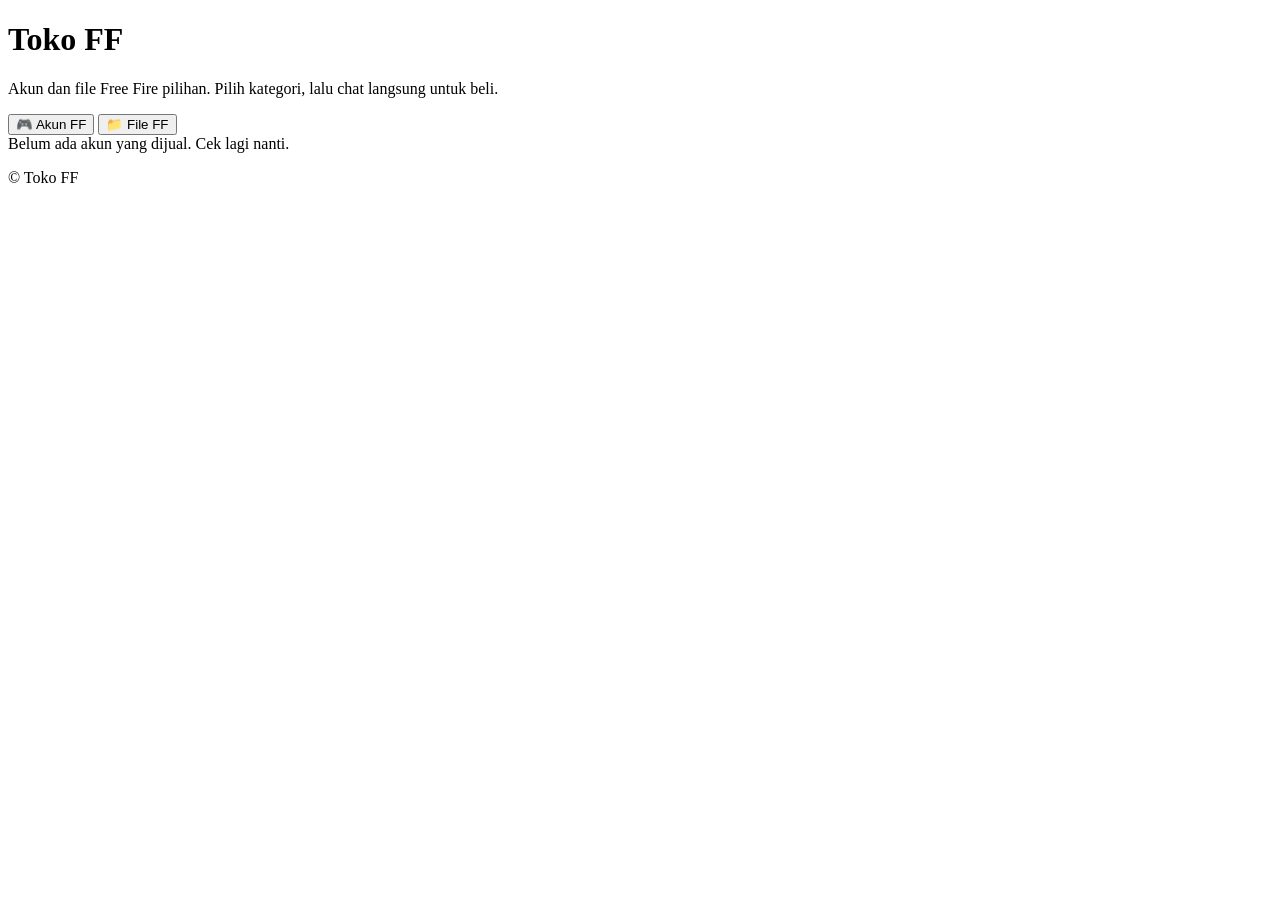
==== index.html @ 01a2f843 "Create index.html" ====
<!DOCTYPE html>
<html lang="id">
<head>
<meta charset="utf-8">
<meta name="viewport" content="width=device-width, initial-scale=1">
<title>Toko FF – Akun & File Free Fire</title>
<link rel="preconnect" href="https://fonts.googleapis.com"><link rel="preconnect" href="https://fonts.gstatic.com" crossorigin>
<link href="https://fonts.googleapis.com/css2?family=Playfair+Display:wght@700;800&family=Plus+Jakarta+Sans:wght@400;600&display=swap" rel="stylesheet">
<link rel="stylesheet" href="style.css">
</head>
<body>
<div class="wrap">
  <header class="hero">
    <h1 class="logo">Toko FF</h1>
    <p class="tag">Akun dan file Free Fire pilihan. Pilih kategori, lalu chat langsung untuk beli.</p>
  </header>
  <div class="tabs">
    <button id="t-akun" class="on">🎮 Akun FF</button>
    <button id="t-file">📁 File FF</button>
  </div>
  <main id="list"></main>
  <p class="foot">© Toko FF</p>
</div>
<script src="data.js"></script>
<script>
let D=window.TOKO_DATA||{wa:'',akun:[],file:[],updated:0};
try{const l=JSON.parse(localStorage.getItem('toko_ff_data'));if(l&&l.updated>(D.updated||0))D=l}catch(e){}
let tab='akun';const $=i=>document.getElementById(i);
const rp=n=>'Rp '+Number(n||0).toLocaleString('id-ID');
function el(t,c,x){const e=document.createElement(t);if(c)e.className=c;if(x!=null)e.textContent=x;return e}
function wa(m){return 'https://wa.me/'+String(D.wa||'').replace(/\D/g,'')+'?text='+encodeURIComponent(m)}
function url(u){return /^https?:\/\//i.test(u)?u:'https://'+u}
function buy(m){const a=el('a','btn','Beli via WhatsApp');a.href=wa(m);a.target='_blank';a.rel='noopener';return a}
function akun(a){
  const c=el('article','card'),m=el('img','main');m.alt=a.nama;m.src=(a.fotos&&a.fotos[0])||'';c.append(m);
  if(a.fotos&&a.fotos.length>1){const t=el('div','th');a.fotos.forEach((f,i)=>{const x=el('img',i?'':'on');x.src=f;x.alt='';x.onclick=()=>{m.src=f;[...t.children].forEach(y=>y.classList.remove('on'));x.classList.add('on')};t.append(x)});c.append(t)}
  const b=el('div','cb');b.append(el('h3',0,a.nama));
  const sp=(a.spek||'').split('\n').filter(s=>s.trim());
  if(sp.length){const u=el('ul','spec');sp.forEach(s=>u.append(el('li',0,s)));b.append(u)}
  if(a.desk)b.append(el('p','desc',a.desk));
  b.append(el('div','price',rp(a.harga)),buy('Halo, saya mau beli akun FF: '+a.nama+' ('+rp(a.harga)+')'));
  c.append(b);return c}
function file(f){
  const c=el('article','card'),b=el('div','cb');b.append(el('h3',0,'📁 '+f.nama));
  if(f.desk)b.append(el('p','desc',f.desk));
  if(f.video){const v=el('a','btn ghost','▶ Tonton video preview');v.href=url(f.video);v.target='_blank';v.rel='noopener';b.append(v)}
  b.append(el('div','price',rp(f.harga)),buy('Halo, saya mau beli file FF: '+f.nama+' ('+rp(f.harga)+')'));
  c.append(b);return c}
function render(){
  $('t-akun').classList.toggle('on',tab==='akun');$('t-file').classList.toggle('on',tab==='file');
  const L=$('list');L.textContent='';
  if(!D[tab].length){L.append(el('div','empty','Belum ada '+(tab==='akun'?'akun':'file')+' yang dijual. Cek lagi nanti.'));return}
  const g=el('div','grid');D[tab].forEach(i=>g.append(tab==='akun'?akun(i):file(i)));L.append(g)}
$('t-akun').onclick=()=>{tab='akun';render()};$('t-file').onclick=()=>{tab='file';render()};
render();
</script>
</body>
</html>
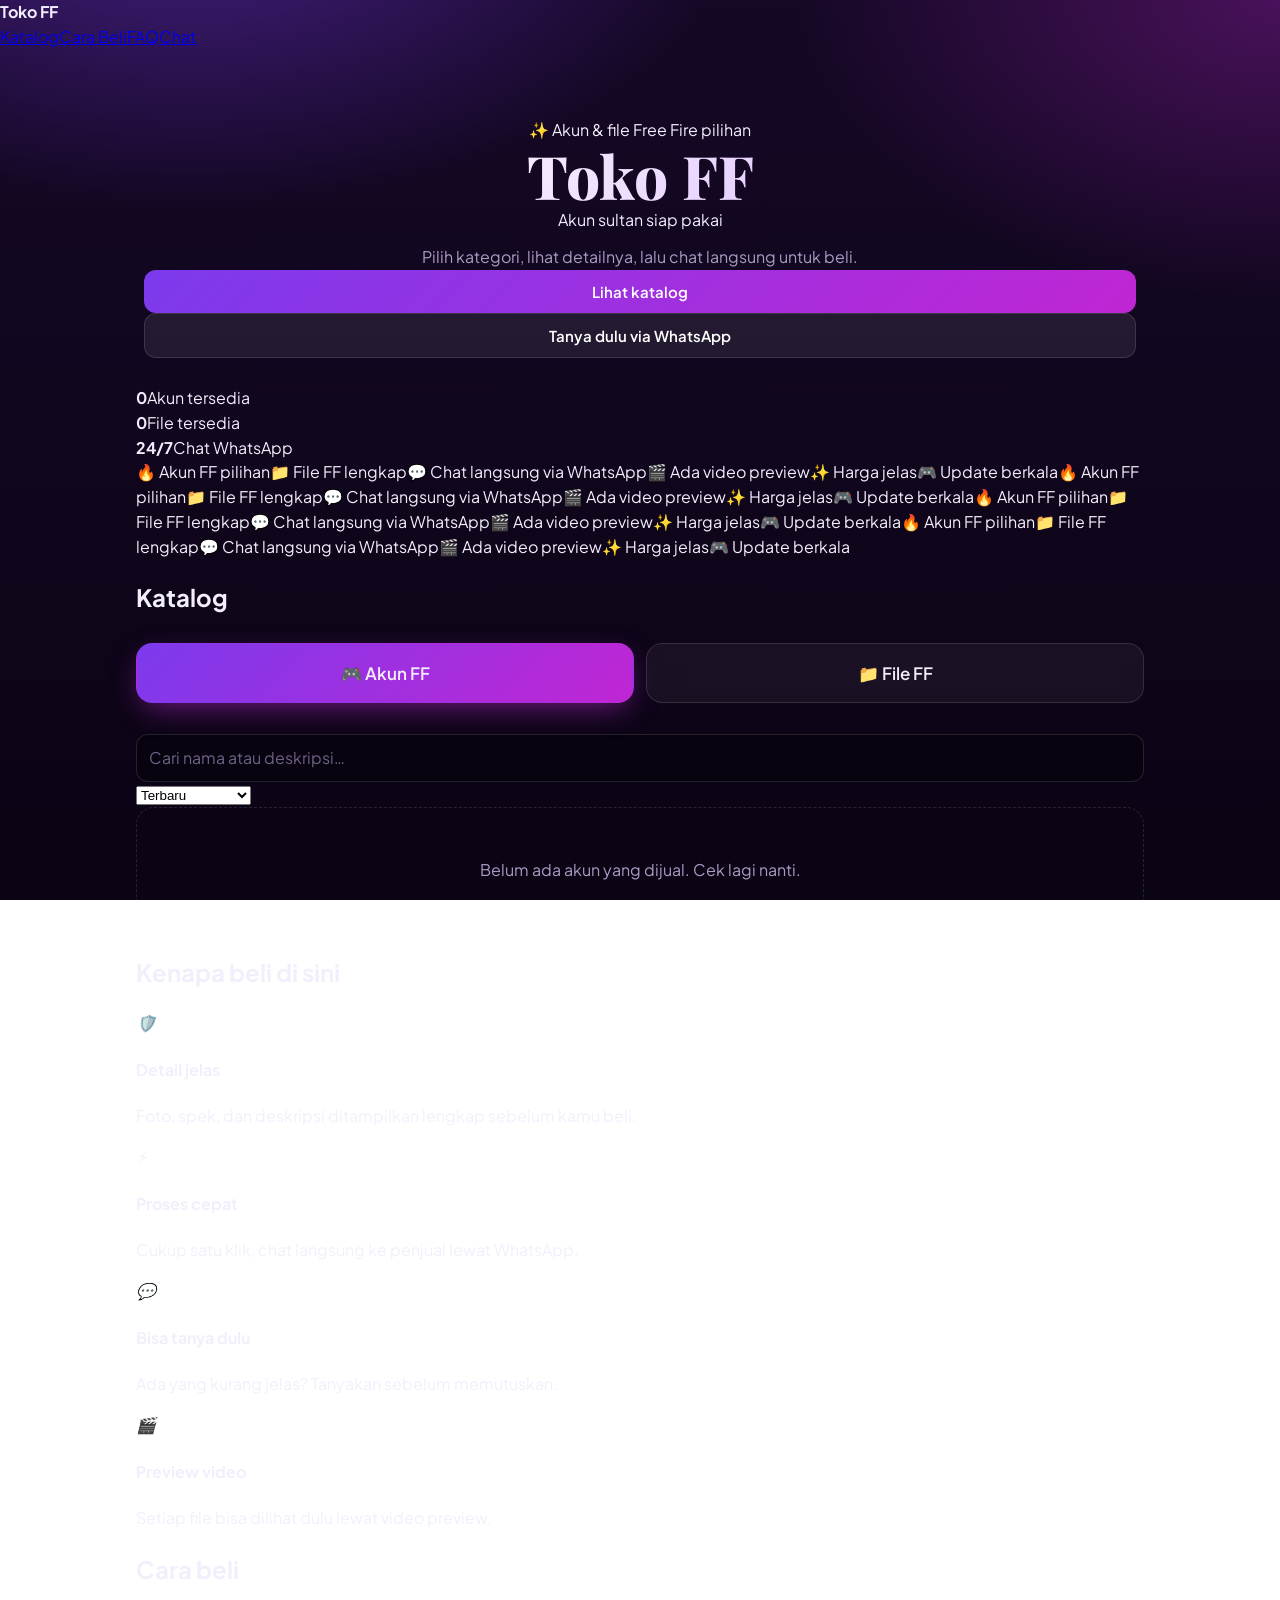
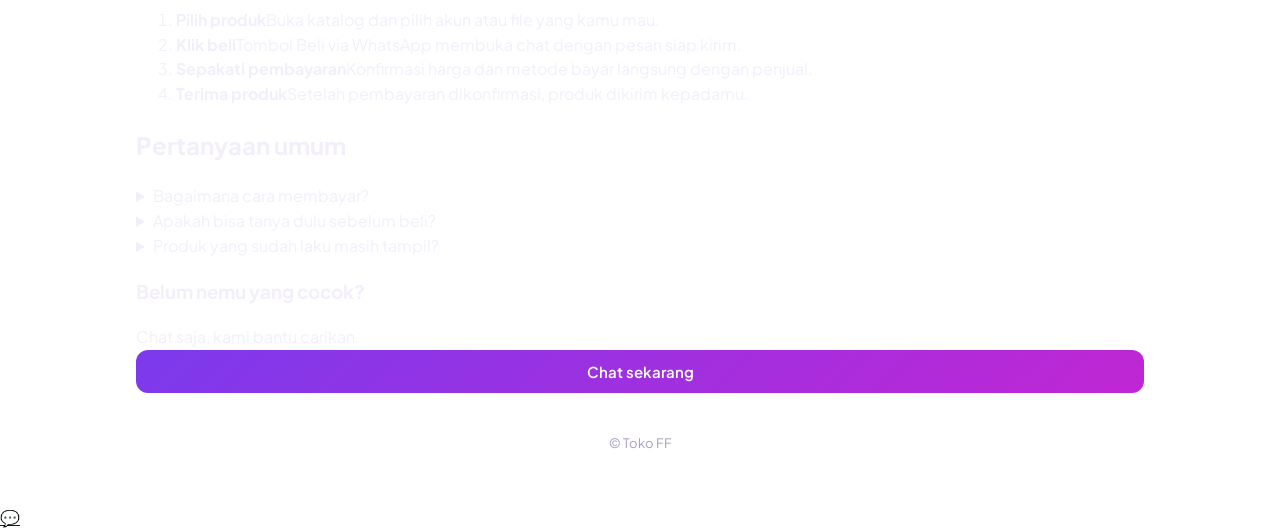
==== commit 497796af: "Update index.html" ====
--- a/index.html
+++ b/index.html
@@ -9,18 +9,61 @@
 <link rel="stylesheet" href="style.css">
 </head>
 <body>
+<div class="orbs"><i></i><i></i><i></i></div>
+<header class="nav"><b>Toko FF</b>
+  <nav><a href="#katalog">Katalog</a><a href="#cara">Cara Beli</a><a href="#faq">FAQ</a><a class="cta" id="navWa" href="#" target="_blank" rel="noopener">Chat</a></nav>
+</header>
 <div class="wrap">
-  <header class="hero">
+  <section class="hero">
+    <span class="badge">✨ Akun &amp; file Free Fire pilihan</span>
     <h1 class="logo">Toko FF</h1>
-    <p class="tag">Akun dan file Free Fire pilihan. Pilih kategori, lalu chat langsung untuk beli.</p>
-  </header>
+    <span class="swap" id="swap"></span>
+    <p class="tag">Pilih kategori, lihat detailnya, lalu chat langsung untuk beli.</p>
+    <div class="heroBtns"><a class="btn" href="#katalog">Lihat katalog</a><a class="btn ghost" id="heroWa" href="#" target="_blank" rel="noopener">Tanya dulu via WhatsApp</a></div>
+  </section>
+  <div class="stats">
+    <div class="stat"><b id="sA">0</b><span>Akun tersedia</span></div>
+    <div class="stat"><b id="sF">0</b><span>File tersedia</span></div>
+    <div class="stat"><b>24/7</b><span>Chat WhatsApp</span></div>
+  </div>
+  <div class="marq"><div id="mq"></div></div>
+
+  <h2 class="sec" id="katalog">Katalog</h2>
   <div class="tabs">
     <button id="t-akun" class="on">🎮 Akun FF</button>
     <button id="t-file">📁 File FF</button>
   </div>
+  <div class="tools">
+    <input id="q" type="search" placeholder="Cari nama atau deskripsi…" aria-label="Cari produk">
+    <select id="sort" aria-label="Urutkan"><option value="new">Terbaru</option><option value="low">Harga terendah</option><option value="high">Harga tertinggi</option></select>
+  </div>
   <main id="list"></main>
+
+  <h2 class="sec">Kenapa beli di sini</h2>
+  <div class="feat">
+    <div><em>🛡️</em><h4>Detail jelas</h4><p>Foto, spek, dan deskripsi ditampilkan lengkap sebelum kamu beli.</p></div>
+    <div><em>⚡</em><h4>Proses cepat</h4><p>Cukup satu klik, chat langsung ke penjual lewat WhatsApp.</p></div>
+    <div><em>💬</em><h4>Bisa tanya dulu</h4><p>Ada yang kurang jelas? Tanyakan sebelum memutuskan.</p></div>
+    <div><em>🎬</em><h4>Preview video</h4><p>Setiap file bisa dilihat dulu lewat video preview.</p></div>
+  </div>
+
+  <h2 class="sec" id="cara">Cara beli</h2>
+  <ol class="steps">
+    <li><b>Pilih produk</b>Buka katalog dan pilih akun atau file yang kamu mau.</li>
+    <li><b>Klik beli</b>Tombol Beli via WhatsApp membuka chat dengan pesan siap kirim.</li>
+    <li><b>Sepakati pembayaran</b>Konfirmasi harga dan metode bayar langsung dengan penjual.</li>
+    <li><b>Terima produk</b>Setelah pembayaran dikonfirmasi, produk dikirim kepadamu.</li>
+  </ol>
+
+  <h2 class="sec" id="faq">Pertanyaan umum</h2>
+  <details><summary>Bagaimana cara membayar?</summary><p>Pembayaran dibicarakan langsung lewat WhatsApp setelah kamu memilih produk.</p></details>
+  <details><summary>Apakah bisa tanya dulu sebelum beli?</summary><p>Bisa. Klik tombol chat kapan saja dan tanyakan detail produknya.</p></details>
+  <details><summary>Produk yang sudah laku masih tampil?</summary><p>Produk yang sudah terjual akan dihapus dari katalog. Cek lagi secara berkala untuk stok baru.</p></details>
+
+  <div class="cta-box"><h3>Belum nemu yang cocok?</h3><div>Chat saja, kami bantu carikan.</div><a class="btn" id="ctaWa" href="#" target="_blank" rel="noopener">Chat sekarang</a></div>
   <p class="foot">© Toko FF</p>
 </div>
+<a class="fab" id="fab" href="#" target="_blank" rel="noopener" aria-label="Chat WhatsApp">💬</a>
 <script src="data.js"></script>
 <script>
 let D=window.TOKO_DATA||{wa:'',akun:[],file:[],updated:0};
@@ -28,11 +71,12 @@
 let tab='akun';const $=i=>document.getElementById(i);
 const rp=n=>'Rp '+Number(n||0).toLocaleString('id-ID');
 function el(t,c,x){const e=document.createElement(t);if(c)e.className=c;if(x!=null)e.textContent=x;return e}
-function wa(m){return 'https://wa.me/'+String(D.wa||'').replace(/\D/g,'')+'?text='+encodeURIComponent(m)}
+function wa(m){return 'https://wa.me/'+String(D.wa||'').replace(/\D/g,'')+(m?'?text='+encodeURIComponent(m):'')}
 function url(u){return /^https?:\/\//i.test(u)?u:'https://'+u}
 function buy(m){const a=el('a','btn','Beli via WhatsApp');a.href=wa(m);a.target='_blank';a.rel='noopener';return a}
-function akun(a){
-  const c=el('article','card'),m=el('img','main');m.alt=a.nama;m.src=(a.fotos&&a.fotos[0])||'';c.append(m);
+function akun(a,isNew){
+  const c=el('article','card');if(isNew)c.append(el('span','ribbon','Terbaru'));
+  const m=el('img','main');m.alt=a.nama;m.src=(a.fotos&&a.fotos[0])||'';c.append(m);
   if(a.fotos&&a.fotos.length>1){const t=el('div','th');a.fotos.forEach((f,i)=>{const x=el('img',i?'':'on');x.src=f;x.alt='';x.onclick=()=>{m.src=f;[...t.children].forEach(y=>y.classList.remove('on'));x.classList.add('on')};t.append(x)});c.append(t)}
   const b=el('div','cb');b.append(el('h3',0,a.nama));
   const sp=(a.spek||'').split('\n').filter(s=>s.trim());
@@ -40,18 +84,30 @@
   if(a.desk)b.append(el('p','desc',a.desk));
   b.append(el('div','price',rp(a.harga)),buy('Halo, saya mau beli akun FF: '+a.nama+' ('+rp(a.harga)+')'));
   c.append(b);return c}
-function file(f){
-  const c=el('article','card'),b=el('div','cb');b.append(el('h3',0,'📁 '+f.nama));
+function file(f,isNew){
+  const c=el('article','card');if(isNew)c.append(el('span','ribbon','Terbaru'));
+  const b=el('div','cb');b.style.paddingTop='44px';b.append(el('h3',0,'📁 '+f.nama));
   if(f.desk)b.append(el('p','desc',f.desk));
   if(f.video){const v=el('a','btn ghost','▶ Tonton video preview');v.href=url(f.video);v.target='_blank';v.rel='noopener';b.append(v)}
   b.append(el('div','price',rp(f.harga)),buy('Halo, saya mau beli file FF: '+f.nama+' ('+rp(f.harga)+')'));
   c.append(b);return c}
 function render(){
   $('t-akun').classList.toggle('on',tab==='akun');$('t-file').classList.toggle('on',tab==='file');
+  const q=$('q').value.toLowerCase().trim(),s=$('sort').value;
+  let items=D[tab].map((x,i)=>({x,isNew:i<2&&s==='new'&&!q})).filter(o=>(o.x.nama+' '+(o.x.desk||'')+' '+(o.x.spek||'')).toLowerCase().includes(q));
+  if(s==='low')items.sort((a,b)=>a.x.harga-b.x.harga);if(s==='high')items.sort((a,b)=>b.x.harga-a.x.harga);
   const L=$('list');L.textContent='';
-  if(!D[tab].length){L.append(el('div','empty','Belum ada '+(tab==='akun'?'akun':'file')+' yang dijual. Cek lagi nanti.'));return}
-  const g=el('div','grid');D[tab].forEach(i=>g.append(tab==='akun'?akun(i):file(i)));L.append(g)}
+  if(!items.length){L.append(el('div','empty',q?'Tidak ada hasil untuk "'+$('q').value+'".':'Belum ada '+(tab==='akun'?'akun':'file')+' yang dijual. Cek lagi nanti.'));return}
+  const g=el('div','grid');items.forEach(o=>g.append(tab==='akun'?akun(o.x,o.isNew):file(o.x,o.isNew)));L.append(g)}
 $('t-akun').onclick=()=>{tab='akun';render()};$('t-file').onclick=()=>{tab='file';render()};
+$('q').oninput=render;$('sort').onchange=render;
+['navWa','heroWa','ctaWa','fab'].forEach(i=>{$(i).href=wa('Halo, saya mau tanya produk di Toko FF')});
+$('sA').textContent=D.akun.length;$('sF').textContent=D.file.length;
+const mt=['🔥 Akun FF pilihan','📁 File FF lengkap','💬 Chat langsung via WhatsApp','🎬 Ada video preview','✨ Harga jelas','🎮 Update berkala'];
+const mq=$('mq');for(let k=0;k<2;k++)mt.concat(mt).forEach(t=>mq.append(el('span',0,t)));
+const ph=['Akun sultan siap pakai','File FF dengan video preview','Beli cepat lewat WhatsApp','Katalog diperbarui berkala'];let pi=0;const sw=$('swap');
+function tick(){sw.classList.add('out');setTimeout(()=>{sw.textContent=ph[pi++%ph.length];sw.classList.remove('out')},350)}
+tick();setInterval(tick,2800);
 render();
 </script>
 </body>
--- a/style.css
+++ b/style.css
@@ -0,0 +1,43 @@
+:root{--bg:#0b0414;--bg2:#150826;--card:rgba(255,255,255,.05);--bd:rgba(255,255,255,.12);--tx:#f3eefc;--mu:#a99cc4;--v1:#7c3aed;--v2:#c026d3;--v3:#4f46e5;--gold:#f6d98b;--ok:#22c55e;--rd:#ef4444;--grad:linear-gradient(135deg,#7c3aed,#c026d3);--hd:"Playfair Display",Georgia,serif;--bd-f:"Plus Jakarta Sans",system-ui,-apple-system,"Segoe UI",sans-serif}
+*{box-sizing:border-box}
+html{scroll-behavior:smooth}
+body{margin:0;min-height:100vh;color:var(--tx);font-family:var(--bd-f);line-height:1.55;background:radial-gradient(900px 500px at 15% -10%,rgba(124,58,237,.45),transparent 60%),radial-gradient(800px 500px at 100% 0,rgba(192,38,211,.3),transparent 60%),linear-gradient(180deg,var(--bg2),var(--bg));background-attachment:fixed}
+.wrap{max-width:1040px;margin:0 auto;padding:20px 16px 40px}
+.hero{text-align:center;padding:48px 8px 28px}
+.logo{font-family:var(--hd);font-size:clamp(34px,7vw,60px);font-weight:800;margin:0;line-height:1.1;background:linear-gradient(120deg,#fff 10%,#d8b4fe 45%,#f0abfc 70%,#f6d98b);background-size:200% auto;-webkit-background-clip:text;background-clip:text;color:transparent;animation:shine 7s linear infinite}
+@keyframes shine{to{background-position:200% center}}
+.tag{color:var(--mu);margin:12px auto 0;max-width:480px}
+.tabs{display:grid;grid-template-columns:1fr 1fr;gap:12px;margin:26px 0}
+.tabs button{font:600 17px var(--bd-f);color:var(--tx);padding:18px 10px;border-radius:16px;border:1px solid var(--bd);background:var(--card);backdrop-filter:blur(10px);cursor:pointer;transition:.2s}
+.tabs button:hover{border-color:#a78bfa}
+.tabs button.on{background:var(--grad);border-color:transparent;box-shadow:0 10px 30px -8px rgba(192,38,211,.6)}
+:focus-visible{outline:2px solid #e9d5ff;outline-offset:2px}
+.grid{display:grid;grid-template-columns:repeat(auto-fill,minmax(285px,1fr));gap:18px}
+.card{position:relative;border-radius:20px;background:linear-gradient(160deg,rgba(255,255,255,.08),rgba(255,255,255,.03));border:1px solid var(--bd);overflow:hidden;display:flex;flex-direction:column;backdrop-filter:blur(12px);box-shadow:0 20px 40px -20px rgba(0,0,0,.7)}
+.main{width:100%;aspect-ratio:16/10;object-fit:cover;display:block;background:#241238}
+.th{display:flex;gap:8px;padding:10px 14px 0;overflow-x:auto}
+.th img{width:50px;height:50px;border-radius:10px;object-fit:cover;cursor:pointer;opacity:.6;border:2px solid transparent}
+.th img.on{opacity:1;border-color:#c084fc}
+.cb{padding:14px 16px 16px;display:flex;flex-direction:column;gap:9px;flex:1}
+.cb h3{margin:0;font-family:var(--hd);font-size:20px}
+.spec{display:flex;flex-wrap:wrap;gap:6px;margin:0;padding:0;list-style:none}
+.spec li{font-size:12.5px;padding:4px 10px;border-radius:99px;background:rgba(168,85,247,.18);border:1px solid rgba(192,132,252,.35);color:#e9d5ff}
+.desc{margin:0;font-size:14px;color:var(--mu);white-space:pre-wrap}
+.price{margin-top:auto;padding-top:8px;font-family:var(--hd);font-weight:800;font-size:26px;color:var(--gold)}
+.btn{display:block;text-align:center;text-decoration:none;font:600 15px var(--bd-f);color:#fff;padding:12px;border-radius:12px;border:0;cursor:pointer;background:var(--grad);transition:.2s}
+.btn:hover{filter:brightness(1.15)}
+.btn.ghost{background:rgba(255,255,255,.08);border:1px solid var(--bd)}
+.btn.del{background:rgba(239,68,68,.15);border:1px solid rgba(239,68,68,.5);color:#fca5a5;padding:9px}
+.empty{text-align:center;color:var(--mu);padding:50px 10px;border:1px dashed var(--bd);border-radius:18px}
+.foot{text-align:center;color:var(--mu);font-size:13px;margin-top:40px}
+/* admin */
+.panel{border:1px solid var(--bd);border-radius:20px;padding:18px;background:var(--card);backdrop-filter:blur(12px);margin-bottom:24px}
+.panel h2{font-family:var(--hd);margin:0 0 12px;font-size:22px}
+label{display:block;font-size:13px;color:var(--mu);margin-top:10px}
+input,textarea{width:100%;font:inherit;color:var(--tx);padding:11px 12px;margin-top:5px;border-radius:12px;border:1px solid var(--bd);background:rgba(0,0,0,.35)}
+input::placeholder,textarea::placeholder{color:#6f6288}
+.pv{display:flex;gap:8px;flex-wrap:wrap;margin-top:8px}
+.pv img{width:60px;height:60px;border-radius:10px;object-fit:cover}
+.row{display:grid;grid-template-columns:1fr 1fr;gap:10px;margin-top:14px}
+.note{font-size:13px;color:var(--mu);background:rgba(246,217,139,.08);border:1px solid rgba(246,217,139,.25);padding:10px 12px;border-radius:12px;margin:0 0 16px}
+@media(prefers-reduced-motion:reduce){.logo{animation:none}*{transition:none!important}}
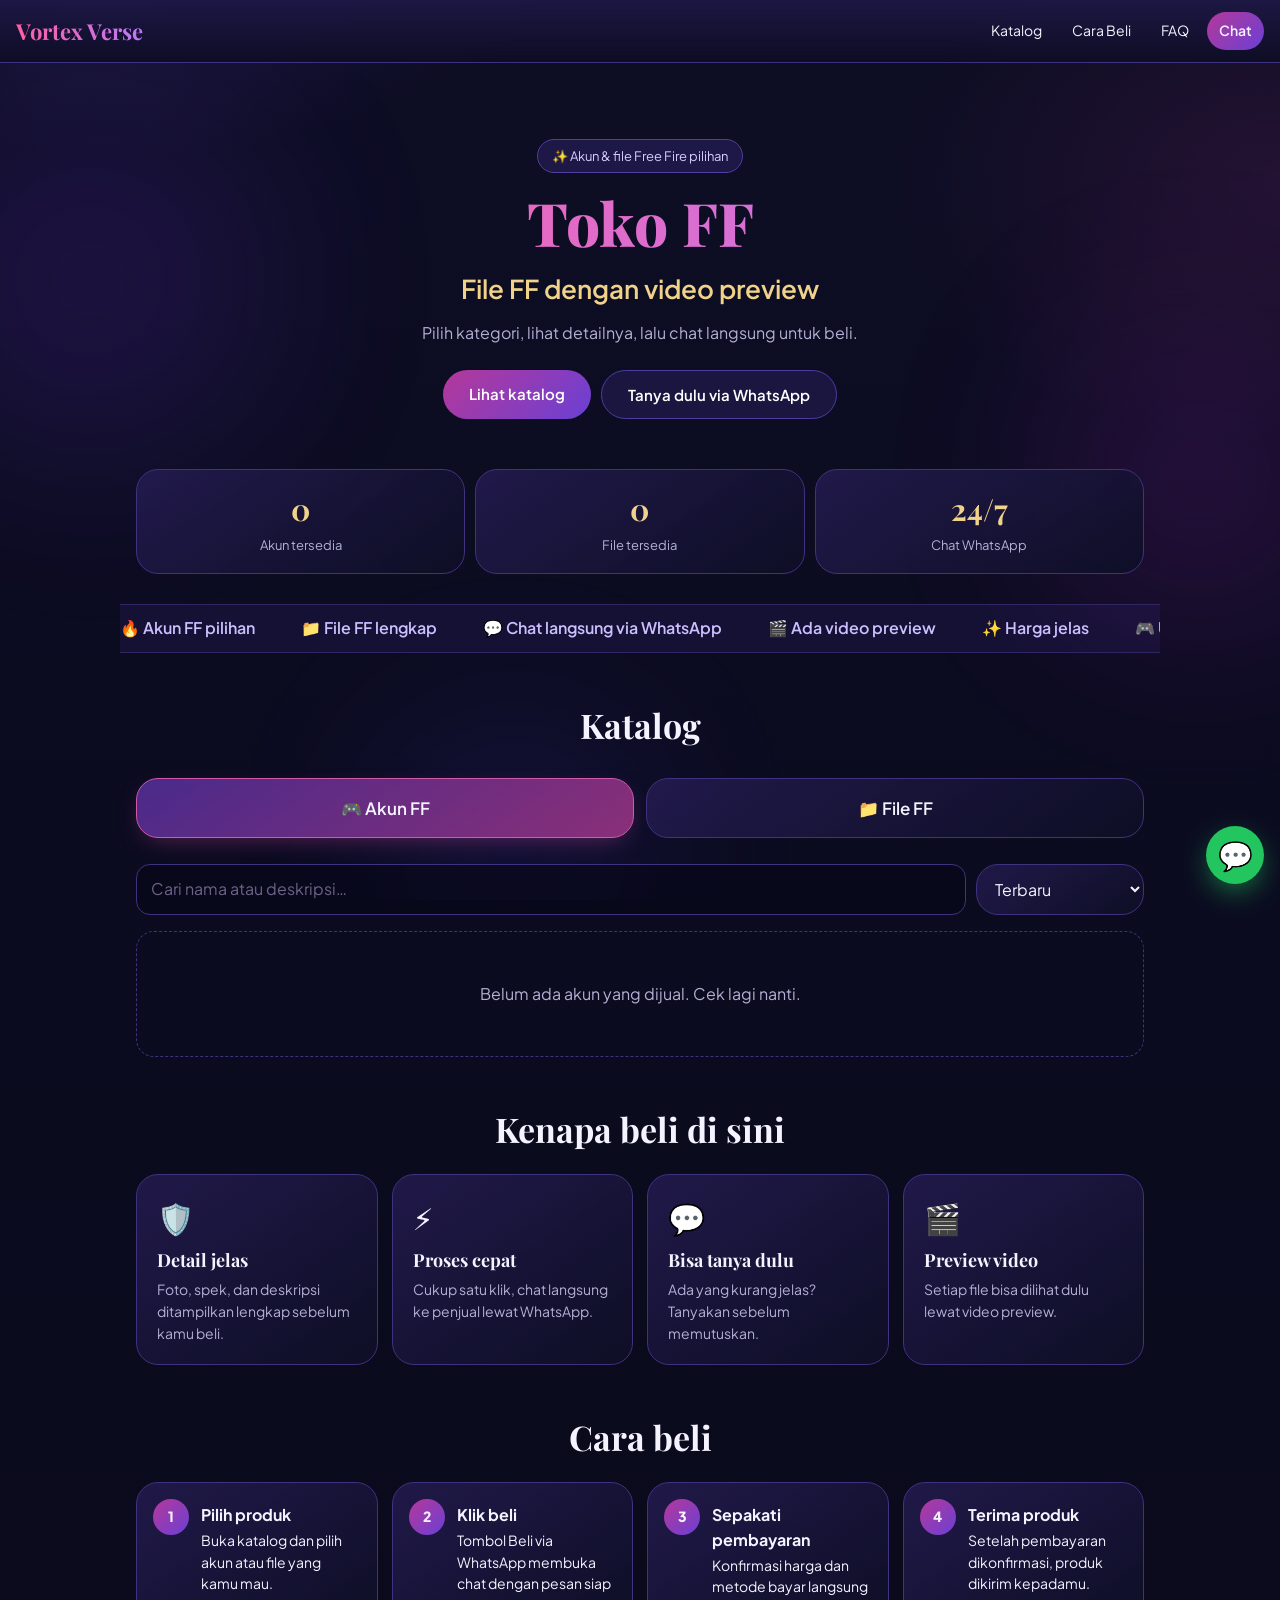
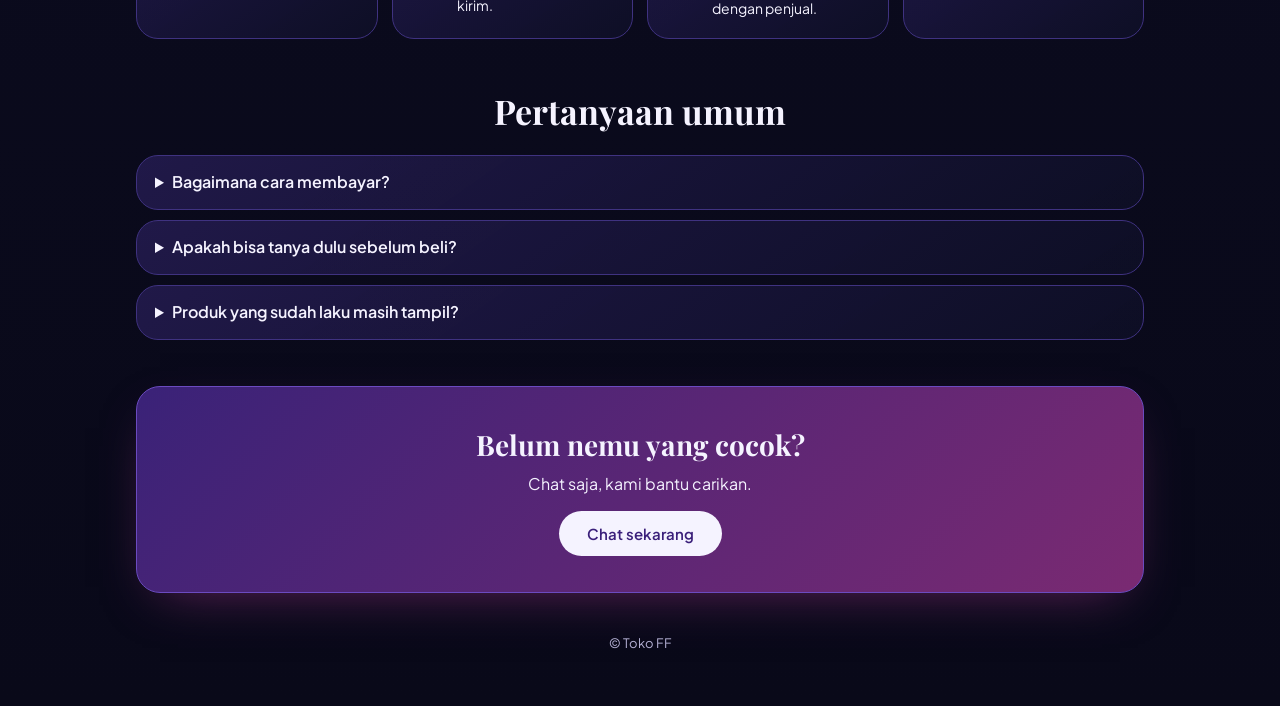
==== commit 955af0e7: "Update index.html" ====
--- a/index.html
+++ b/index.html
@@ -3,14 +3,14 @@
 <head>
 <meta charset="utf-8">
 <meta name="viewport" content="width=device-width, initial-scale=1">
-<title>Toko FF – Akun & File Free Fire</title>
+<title>Website Jual Beli Vortex</title>
 <link rel="preconnect" href="https://fonts.googleapis.com"><link rel="preconnect" href="https://fonts.gstatic.com" crossorigin>
 <link href="https://fonts.googleapis.com/css2?family=Playfair+Display:wght@700;800&family=Plus+Jakarta+Sans:wght@400;600&display=swap" rel="stylesheet">
 <link rel="stylesheet" href="style.css">
 </head>
 <body>
 <div class="orbs"><i></i><i></i><i></i></div>
-<header class="nav"><b>Toko FF</b>
+<header class="nav"><b>Vortex Verse</b>
   <nav><a href="#katalog">Katalog</a><a href="#cara">Cara Beli</a><a href="#faq">FAQ</a><a class="cta" id="navWa" href="#" target="_blank" rel="noopener">Chat</a></nav>
 </header>
 <div class="wrap">
--- a/style.css
+++ b/style.css
@@ -41,3 +41,91 @@
 .row{display:grid;grid-template-columns:1fr 1fr;gap:10px;margin-top:14px}
 .note{font-size:13px;color:var(--mu);background:rgba(246,217,139,.08);border:1px solid rgba(246,217,139,.25);padding:10px 12px;border-radius:12px;margin:0 0 16px}
 @media(prefers-reduced-motion:reduce){.logo{animation:none}*{transition:none!important}}
+/* ===== Halaman utama: versi ramai ===== */
+.orbs{position:fixed;inset:0;z-index:-1;overflow:hidden;pointer-events:none}
+.orbs i{position:absolute;border-radius:50%;filter:blur(70px);opacity:.55;animation:float 14s ease-in-out infinite}
+.orbs i:nth-child(1){width:380px;height:380px;background:#7c3aed;left:-100px;top:10%}
+.orbs i:nth-child(2){width:320px;height:320px;background:#c026d3;right:-80px;top:35%;animation-delay:-5s}
+.orbs i:nth-child(3){width:260px;height:260px;background:#4f46e5;left:30%;bottom:-80px;animation-delay:-9s}
+@keyframes float{50%{transform:translate(40px,-50px) scale(1.15)}}
+.nav{position:sticky;top:0;z-index:20;display:flex;align-items:center;justify-content:space-between;padding:12px 16px;background:rgba(11,4,20,.65);backdrop-filter:blur(14px);border-bottom:1px solid var(--bd)}
+.nav b{font-family:var(--hd);font-size:22px;background:var(--grad);-webkit-background-clip:text;background-clip:text;color:transparent}
+.nav nav{display:flex;gap:6px}
+.nav a{color:var(--tx);text-decoration:none;font-size:14px;padding:8px 12px;border-radius:99px}
+.nav a:hover{background:rgba(255,255,255,.1)}
+.nav a.cta{background:var(--grad);font-weight:600}
+.hero{padding:56px 8px 20px}
+.badge{display:inline-block;font-size:13px;padding:6px 14px;border-radius:99px;border:1px solid rgba(192,132,252,.45);background:rgba(168,85,247,.15);color:#e9d5ff;margin-bottom:16px}
+.swap{display:block;min-height:1.4em;font-size:clamp(18px,3.4vw,26px);margin-top:14px;color:var(--gold);font-weight:600;transition:opacity .35s,transform .35s}
+.swap.out{opacity:0;transform:translateY(8px)}
+.heroBtns{display:flex;gap:10px;justify-content:center;flex-wrap:wrap;margin-top:24px}
+.heroBtns .btn{padding:14px 26px;border-radius:99px}
+.stats{display:grid;grid-template-columns:repeat(3,1fr);gap:10px;margin:30px 0}
+.stat{text-align:center;padding:16px 8px;border-radius:18px;border:1px solid var(--bd);background:var(--card);backdrop-filter:blur(10px)}
+.stat b{display:block;font-family:var(--hd);font-size:30px;color:var(--gold)}
+.stat span{font-size:13px;color:var(--mu)}
+.marq{overflow:hidden;border-block:1px solid var(--bd);background:rgba(124,58,237,.12);margin:0 -16px 30px;padding:11px 0}
+.marq div{display:flex;gap:46px;width:max-content;animation:mq 26s linear infinite;font-weight:600;color:#e9d5ff}
+@keyframes mq{to{transform:translateX(-50%)}}
+.sec{margin:46px 0 18px;font-family:var(--hd);font-size:clamp(24px,4.5vw,34px);text-align:center}
+.tools{display:grid;grid-template-columns:1fr auto;gap:10px;margin-bottom:16px}
+.tools input,.tools select{margin:0;padding:12px 14px;border-radius:14px}
+.tools select{font:inherit;color:var(--tx);background:rgba(0,0,0,.35);border:1px solid var(--bd)}
+.tools option{color:#111}
+.card{transition:transform .25s,border-color .25s,box-shadow .25s}
+.card:hover{transform:translateY(-6px);border-color:#c084fc;box-shadow:0 24px 50px -18px rgba(192,38,211,.55)}
+.ribbon{position:absolute;top:12px;left:12px;z-index:2;font-size:12px;font-weight:700;padding:5px 12px;border-radius:99px;background:linear-gradient(135deg,#f6d98b,#f59e0b);color:#3b1d00}
+.feat{display:grid;grid-template-columns:repeat(auto-fit,minmax(210px,1fr));gap:14px}
+.feat div{padding:20px;border-radius:18px;border:1px solid var(--bd);background:var(--card);backdrop-filter:blur(10px)}
+.feat em{font-style:normal;font-size:30px;display:block;margin-bottom:6px}
+.feat h4{margin:0 0 4px;font-family:var(--hd);font-size:18px}
+.feat p{margin:0;font-size:14px;color:var(--mu)}
+.steps{counter-reset:s;display:grid;grid-template-columns:repeat(auto-fit,minmax(200px,1fr));gap:14px;padding:0;list-style:none}
+.steps li{counter-increment:s;position:relative;padding:20px 18px 18px 64px;border-radius:18px;border:1px solid var(--bd);background:var(--card);font-size:14px}
+.steps li::before{content:counter(s);position:absolute;left:16px;top:16px;width:36px;height:36px;border-radius:50%;background:var(--grad);display:grid;place-items:center;font-weight:800}
+.steps b{display:block;font-size:16px;margin-bottom:2px}
+details{border:1px solid var(--bd);border-radius:16px;background:var(--card);padding:14px 18px;margin-bottom:10px}
+summary{cursor:pointer;font-weight:600}
+details p{margin:10px 0 0;color:var(--mu);font-size:14px}
+.cta-box{text-align:center;padding:36px 18px;border-radius:24px;background:var(--grad);margin-top:46px;box-shadow:0 20px 60px -20px rgba(192,38,211,.7)}
+.cta-box h3{margin:0 0 6px;font-family:var(--hd);font-size:28px}
+.cta-box .btn{display:inline-block;margin-top:14px;background:#fff;color:#5b21b6;padding:13px 28px;border-radius:99px}
+.fab{position:fixed;right:16px;bottom:16px;z-index:30;width:58px;height:58px;border-radius:50%;background:var(--ok);display:grid;place-items:center;font-size:28px;text-decoration:none;box-shadow:0 10px 30px -6px rgba(34,197,94,.7);animation:pulse 2.4s infinite}
+@keyframes pulse{0%{box-shadow:0 0 0 0 rgba(34,197,94,.6)}70%{box-shadow:0 0 0 18px rgba(34,197,94,0)}100%{box-shadow:0 0 0 0 rgba(34,197,94,0)}}
+@media(max-width:560px){.nav nav a:not(.cta){display:none}}
+@media(prefers-reduced-motion:reduce){.orbs i,.marq div,.fab{animation:none}}
+
+/* ===== Tema gelap navy-ungu (mengikuti referensi) ===== */
+:root{--bg:#090919;--bg2:#0d0d24;--card:rgba(24,22,56,.72);--bd:#3f3280;--tx:#f5f3ff;--mu:#b4b0d4;--grad:linear-gradient(135deg,#b5389a,#6a40d4);--gold:#f0d28a}
+body{background:radial-gradient(700px 420px at 10% -5%,rgba(88,60,190,.28),transparent 65%),radial-gradient(600px 400px at 100% 8%,rgba(160,50,130,.16),transparent 65%),linear-gradient(180deg,var(--bg2),var(--bg))}
+.orbs i{opacity:.14;filter:blur(90px)}
+.nav{background:linear-gradient(180deg,rgba(30,24,70,.92),rgba(14,13,36,.92));border-bottom:1px solid #3f3280}
+.nav b,.logo{background:linear-gradient(100deg,#ff5fa2 0%,#b57cff 55%,#7aa2ff 100%);background-size:200% auto;-webkit-background-clip:text;background-clip:text;color:transparent}
+.badge{background:rgba(70,50,150,.3);border-color:#4f3fa0;color:#d9ccff}
+.tabs button,.stat,.feat div,.steps li,details,.panel,.tools select{background:linear-gradient(145deg,rgba(40,30,88,.75),rgba(14,15,38,.9));border:1.5px solid #3f3280;border-radius:22px;backdrop-filter:none}
+.tabs button:hover{border-color:#7d62e0}
+.tabs button.on{background:linear-gradient(145deg,#4a2a8a,#8a2f78);border-color:#d05aa8;box-shadow:0 8px 24px -10px rgba(190,60,150,.55)}
+.card{background:linear-gradient(150deg,#241b4d 0%,#13132f 55%,#0e0f25 100%);border:1.5px solid #43358a;border-radius:26px;backdrop-filter:none;box-shadow:0 14px 34px -18px #000}
+.card:hover{border-color:#c0509f;box-shadow:0 18px 40px -18px rgba(190,60,150,.45)}
+.main{background:#1a1540}
+.spec li{background:rgba(90,62,190,.2);border:1px solid #4d3da3;color:#d7ccff}
+.btn{background:var(--grad)}
+.btn.ghost{background:rgba(70,55,150,.25);border:1px solid #4d3da3}
+.price{color:var(--gold)}
+.marq{background:rgba(60,45,140,.18);border-color:#2f2663}
+.marq div{color:#cdbfff}
+.ribbon{background:linear-gradient(135deg,#f0d28a,#d99a2b)}
+.cta-box{background:linear-gradient(135deg,#3a2278 0%,#7a2a72 100%);border:1.5px solid #6b4bc0;box-shadow:0 18px 50px -24px rgba(150,50,130,.7)}
+.cta-box .btn{background:#f5f3ff;color:#3a1f7a}
+.steps li::before{background:var(--grad)}
+input,textarea{background:rgba(8,8,26,.7);border:1.5px solid #3f3280}
+.btn.del{background:rgba(160,40,70,.18)}
+
+/* Foto akun tampil utuh (tidak terpotong) */
+.main{object-fit:contain;background:#0e0b26}
+
+/* Foto akun persegi 1:1 */
+.main{aspect-ratio:1/1}
+
+/* Foto akun mengikuti ukuran 1280 x 1035 */
+.main{aspect-ratio:1280/1035}
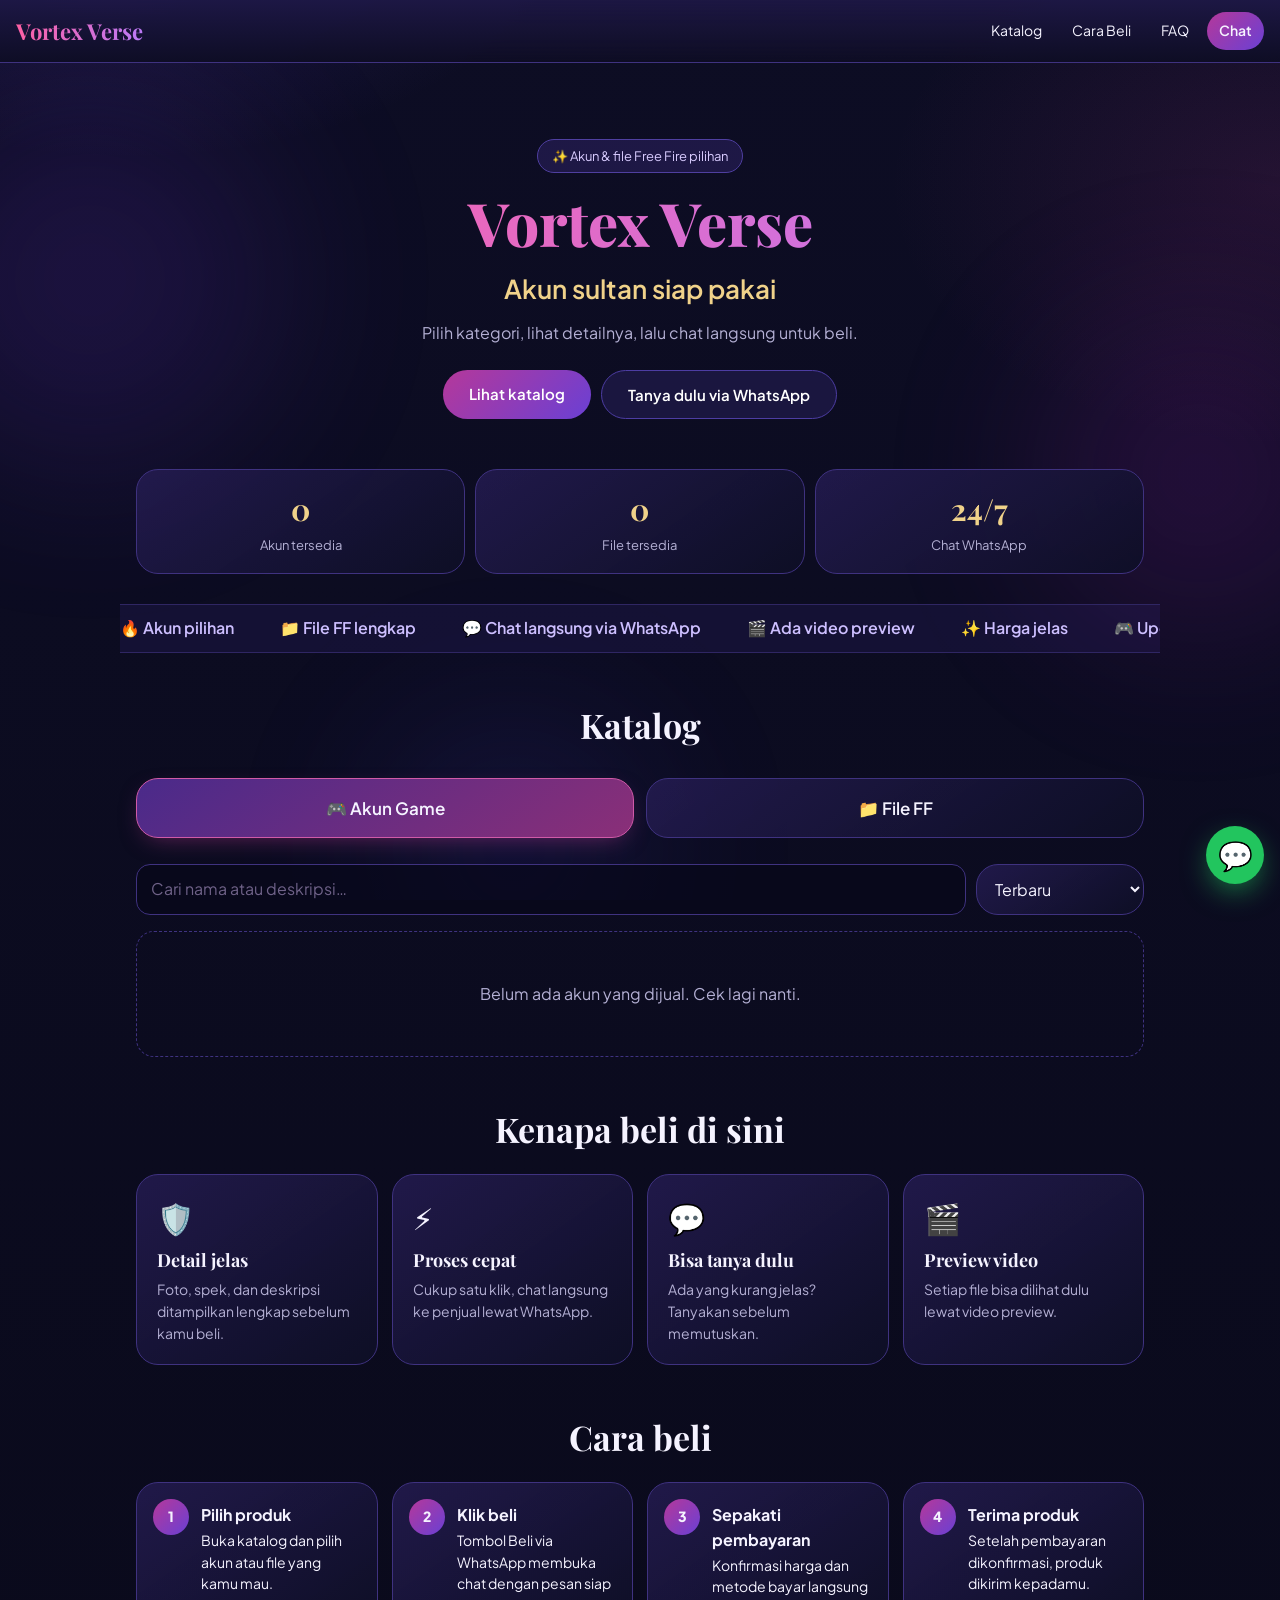
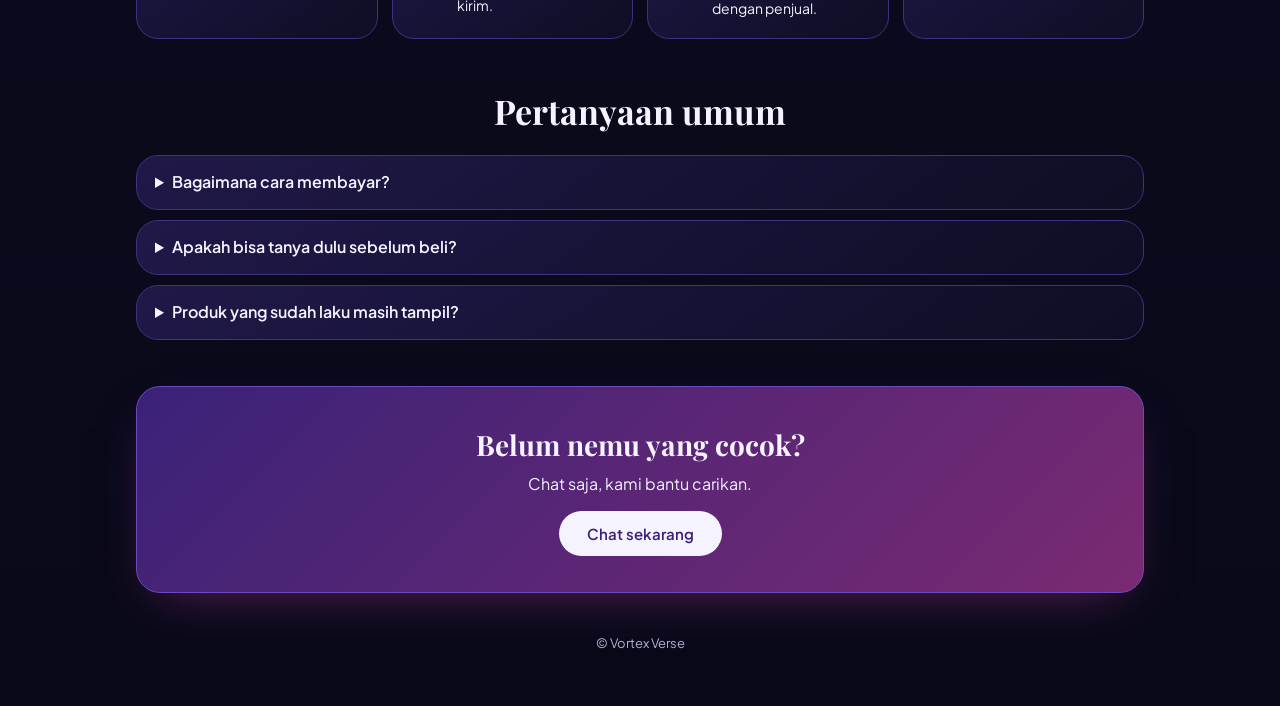
==== commit e3ef9b22: "Update index.html" ====
--- a/index.html
+++ b/index.html
@@ -16,7 +16,7 @@
 <div class="wrap">
   <section class="hero">
     <span class="badge">✨ Akun &amp; file Free Fire pilihan</span>
-    <h1 class="logo">Toko FF</h1>
+    <h1 class="logo">Vortex Verse</h1>
     <span class="swap" id="swap"></span>
     <p class="tag">Pilih kategori, lihat detailnya, lalu chat langsung untuk beli.</p>
     <div class="heroBtns"><a class="btn" href="#katalog">Lihat katalog</a><a class="btn ghost" id="heroWa" href="#" target="_blank" rel="noopener">Tanya dulu via WhatsApp</a></div>
@@ -30,7 +30,7 @@
 
   <h2 class="sec" id="katalog">Katalog</h2>
   <div class="tabs">
-    <button id="t-akun" class="on">🎮 Akun FF</button>
+    <button id="t-akun" class="on">🎮 Akun Game</button>
     <button id="t-file">📁 File FF</button>
   </div>
   <div class="tools">
@@ -61,7 +61,7 @@
   <details><summary>Produk yang sudah laku masih tampil?</summary><p>Produk yang sudah terjual akan dihapus dari katalog. Cek lagi secara berkala untuk stok baru.</p></details>
 
   <div class="cta-box"><h3>Belum nemu yang cocok?</h3><div>Chat saja, kami bantu carikan.</div><a class="btn" id="ctaWa" href="#" target="_blank" rel="noopener">Chat sekarang</a></div>
-  <p class="foot">© Toko FF</p>
+  <p class="foot">© Vortex Verse</p>
 </div>
 <a class="fab" id="fab" href="#" target="_blank" rel="noopener" aria-label="Chat WhatsApp">💬</a>
 <script src="data.js"></script>
@@ -82,7 +82,7 @@
   const sp=(a.spek||'').split('\n').filter(s=>s.trim());
   if(sp.length){const u=el('ul','spec');sp.forEach(s=>u.append(el('li',0,s)));b.append(u)}
   if(a.desk)b.append(el('p','desc',a.desk));
-  b.append(el('div','price',rp(a.harga)),buy('Halo, saya mau beli akun FF: '+a.nama+' ('+rp(a.harga)+')'));
+  b.append(el('div','price',rp(a.harga)),buy('Halo, saya mau beli akun bang: '+a.nama+' ('+rp(a.harga)+')'));
   c.append(b);return c}
 function file(f,isNew){
   const c=el('article','card');if(isNew)c.append(el('span','ribbon','Terbaru'));
@@ -103,7 +103,7 @@
 $('q').oninput=render;$('sort').onchange=render;
 ['navWa','heroWa','ctaWa','fab'].forEach(i=>{$(i).href=wa('Halo, saya mau tanya produk di Toko FF')});
 $('sA').textContent=D.akun.length;$('sF').textContent=D.file.length;
-const mt=['🔥 Akun FF pilihan','📁 File FF lengkap','💬 Chat langsung via WhatsApp','🎬 Ada video preview','✨ Harga jelas','🎮 Update berkala'];
+const mt=['🔥 Akun pilihan','📁 File FF lengkap','💬 Chat langsung via WhatsApp','🎬 Ada video preview','✨ Harga jelas','🎮 Update berkala'];
 const mq=$('mq');for(let k=0;k<2;k++)mt.concat(mt).forEach(t=>mq.append(el('span',0,t)));
 const ph=['Akun sultan siap pakai','File FF dengan video preview','Beli cepat lewat WhatsApp','Katalog diperbarui berkala'];let pi=0;const sw=$('swap');
 function tick(){sw.classList.add('out');setTimeout(()=>{sw.textContent=ph[pi++%ph.length];sw.classList.remove('out')},350)}
